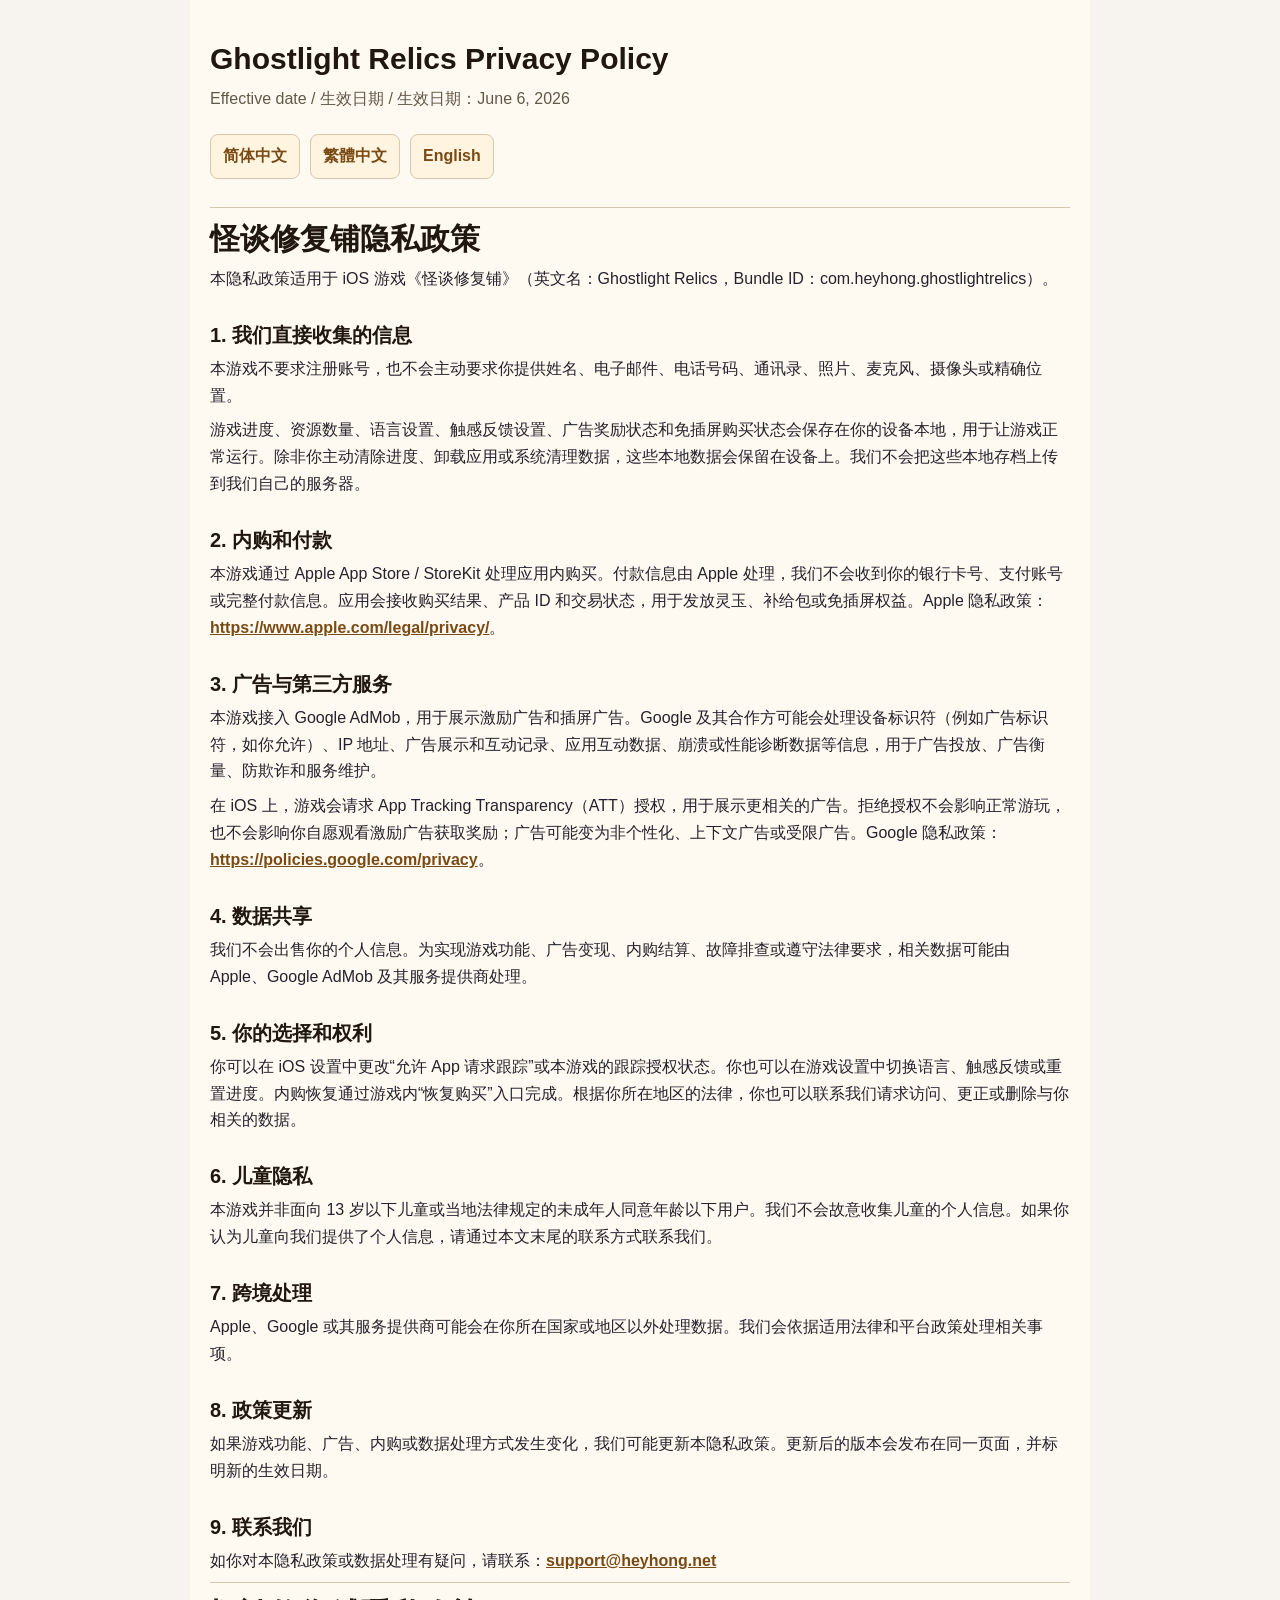
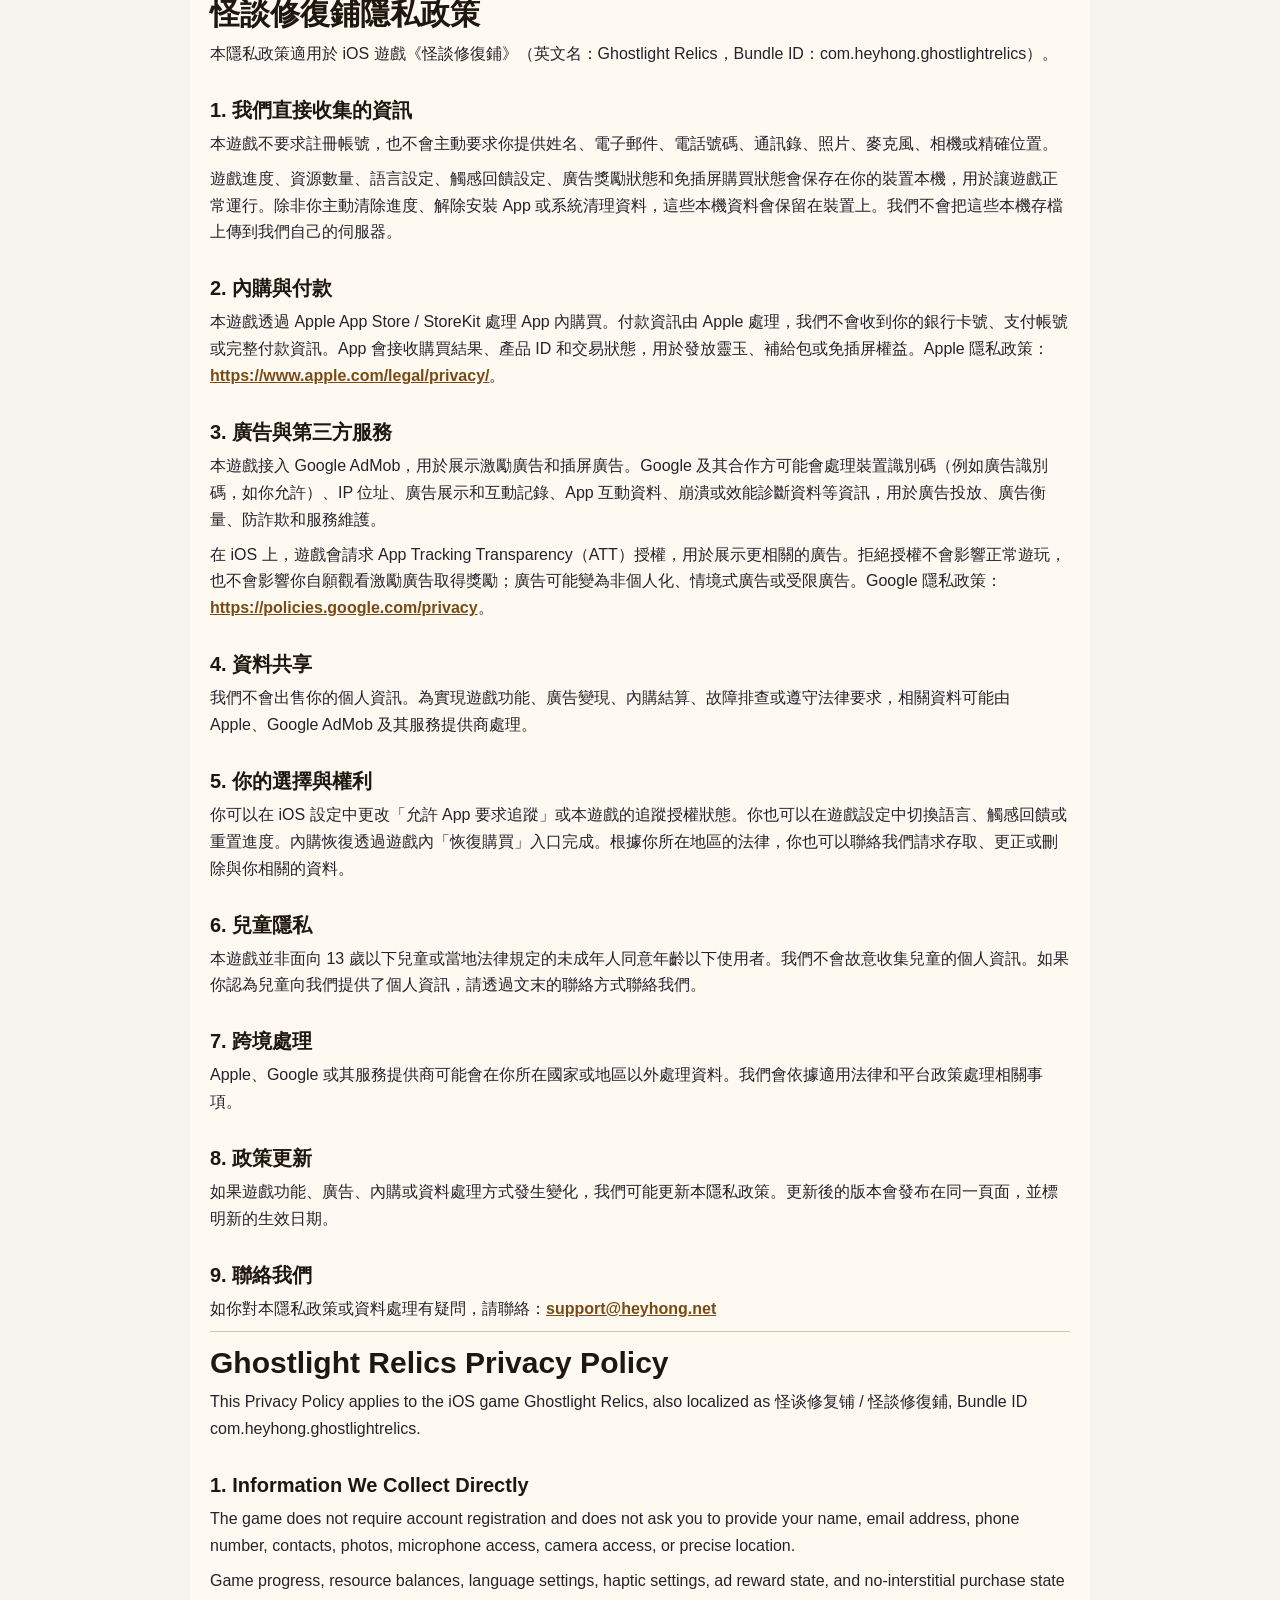
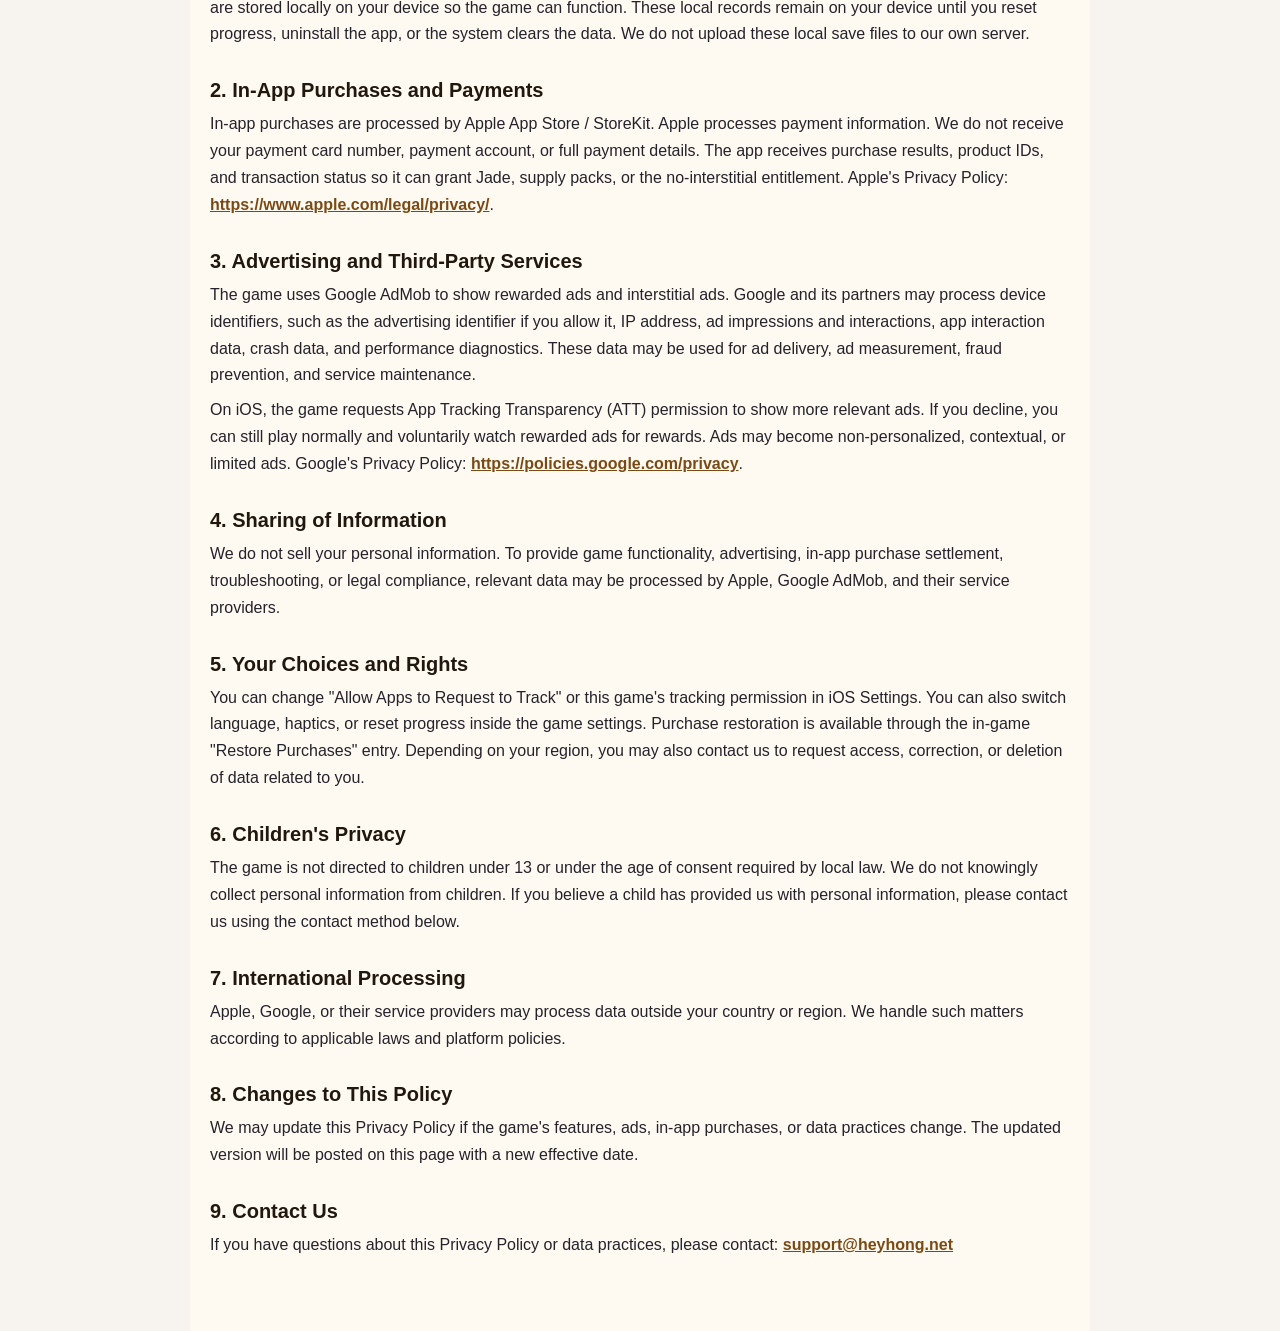
==== ghostlight-relics/privacy/index.html @ 4299c1b6 "Add privacy policy for Ghostlight Relics game This file contains the privacy policy for the Ghostlig" ====
<!doctype html>
<html lang="zh-Hans">
<head>
  <meta charset="utf-8">
  <meta name="viewport" content="width=device-width, initial-scale=1">
  <title>Ghostlight Relics Privacy Policy</title>
  <style>
    :root { color-scheme: light; --bg:#f7f4ef; --paper:#fffaf1; --ink:#20170f; --text:#24222b; --line:#d7c8ad; --accent:#7a4a15; }
    * { box-sizing: border-box; }
    body { margin: 0; font-family: -apple-system, BlinkMacSystemFont, "Segoe UI", "PingFang SC", "PingFang TC", sans-serif; line-height: 1.68; color: var(--text); background: var(--bg); }
    main { max-width: 900px; margin: 0 auto; padding: 40px 20px 64px; background: var(--paper); }
    h1, h2 { color: var(--ink); line-height: 1.25; }
    h1 { margin: 0 0 8px; font-size: 30px; }
    h2 { margin: 30px 0 8px; font-size: 20px; }
    p { margin: 8px 0; }
    a { color: var(--accent); font-weight: 700; }
    nav { display: flex; flex-wrap: wrap; gap: 10px; margin: 22px 0 28px; }
    nav a { padding: 8px 12px; border: 1px solid var(--line); border-radius: 8px; background: #fff4df; text-decoration: none; }
    section { padding-top: 12px; border-top: 1px solid var(--line); }
    .meta { color: #625849; }
  </style>
</head>
<body>
  <main>
    <h1>Ghostlight Relics Privacy Policy</h1>
    <p class="meta">Effective date / 生效日期 / 生效日期：June 6, 2026</p>
    <nav aria-label="Language">
      <a href="#zh-Hans">简体中文</a>
      <a href="#zh-Hant">繁體中文</a>
      <a href="#en">English</a>
    </nav>

    <section id="zh-Hans" lang="zh-Hans">
      <h1>怪谈修复铺隐私政策</h1>
      <p>本隐私政策适用于 iOS 游戏《怪谈修复铺》（英文名：Ghostlight Relics，Bundle ID：com.heyhong.ghostlightrelics）。</p>
      <h2>1. 我们直接收集的信息</h2>
      <p>本游戏不要求注册账号，也不会主动要求你提供姓名、电子邮件、电话号码、通讯录、照片、麦克风、摄像头或精确位置。</p>
      <p>游戏进度、资源数量、语言设置、触感反馈设置、广告奖励状态和免插屏购买状态会保存在你的设备本地，用于让游戏正常运行。除非你主动清除进度、卸载应用或系统清理数据，这些本地数据会保留在设备上。我们不会把这些本地存档上传到我们自己的服务器。</p>
      <h2>2. 内购和付款</h2>
      <p>本游戏通过 Apple App Store / StoreKit 处理应用内购买。付款信息由 Apple 处理，我们不会收到你的银行卡号、支付账号或完整付款信息。应用会接收购买结果、产品 ID 和交易状态，用于发放灵玉、补给包或免插屏权益。Apple 隐私政策：<a href="https://www.apple.com/legal/privacy/">https://www.apple.com/legal/privacy/</a>。</p>
      <h2>3. 广告与第三方服务</h2>
      <p>本游戏接入 Google AdMob，用于展示激励广告和插屏广告。Google 及其合作方可能会处理设备标识符（例如广告标识符，如你允许）、IP 地址、广告展示和互动记录、应用互动数据、崩溃或性能诊断数据等信息，用于广告投放、广告衡量、防欺诈和服务维护。</p>
      <p>在 iOS 上，游戏会请求 App Tracking Transparency（ATT）授权，用于展示更相关的广告。拒绝授权不会影响正常游玩，也不会影响你自愿观看激励广告获取奖励；广告可能变为非个性化、上下文广告或受限广告。Google 隐私政策：<a href="https://policies.google.com/privacy">https://policies.google.com/privacy</a>。</p>
      <h2>4. 数据共享</h2>
      <p>我们不会出售你的个人信息。为实现游戏功能、广告变现、内购结算、故障排查或遵守法律要求，相关数据可能由 Apple、Google AdMob 及其服务提供商处理。</p>
      <h2>5. 你的选择和权利</h2>
      <p>你可以在 iOS 设置中更改“允许 App 请求跟踪”或本游戏的跟踪授权状态。你也可以在游戏设置中切换语言、触感反馈或重置进度。内购恢复通过游戏内“恢复购买”入口完成。根据你所在地区的法律，你也可以联系我们请求访问、更正或删除与你相关的数据。</p>
      <h2>6. 儿童隐私</h2>
      <p>本游戏并非面向 13 岁以下儿童或当地法律规定的未成年人同意年龄以下用户。我们不会故意收集儿童的个人信息。如果你认为儿童向我们提供了个人信息，请通过本文末尾的联系方式联系我们。</p>
      <h2>7. 跨境处理</h2>
      <p>Apple、Google 或其服务提供商可能会在你所在国家或地区以外处理数据。我们会依据适用法律和平台政策处理相关事项。</p>
      <h2>8. 政策更新</h2>
      <p>如果游戏功能、广告、内购或数据处理方式发生变化，我们可能更新本隐私政策。更新后的版本会发布在同一页面，并标明新的生效日期。</p>
      <h2>9. 联系我们</h2>
      <p>如你对本隐私政策或数据处理有疑问，请联系：<a href="mailto:support@heyhong.net">support@heyhong.net</a></p>
    </section>

    <section id="zh-Hant" lang="zh-Hant">
      <h1>怪談修復鋪隱私政策</h1>
      <p>本隱私政策適用於 iOS 遊戲《怪談修復鋪》（英文名：Ghostlight Relics，Bundle ID：com.heyhong.ghostlightrelics）。</p>
      <h2>1. 我們直接收集的資訊</h2>
      <p>本遊戲不要求註冊帳號，也不會主動要求你提供姓名、電子郵件、電話號碼、通訊錄、照片、麥克風、相機或精確位置。</p>
      <p>遊戲進度、資源數量、語言設定、觸感回饋設定、廣告獎勵狀態和免插屏購買狀態會保存在你的裝置本機，用於讓遊戲正常運行。除非你主動清除進度、解除安裝 App 或系統清理資料，這些本機資料會保留在裝置上。我們不會把這些本機存檔上傳到我們自己的伺服器。</p>
      <h2>2. 內購與付款</h2>
      <p>本遊戲透過 Apple App Store / StoreKit 處理 App 內購買。付款資訊由 Apple 處理，我們不會收到你的銀行卡號、支付帳號或完整付款資訊。App 會接收購買結果、產品 ID 和交易狀態，用於發放靈玉、補給包或免插屏權益。Apple 隱私政策：<a href="https://www.apple.com/legal/privacy/">https://www.apple.com/legal/privacy/</a>。</p>
      <h2>3. 廣告與第三方服務</h2>
      <p>本遊戲接入 Google AdMob，用於展示激勵廣告和插屏廣告。Google 及其合作方可能會處理裝置識別碼（例如廣告識別碼，如你允許）、IP 位址、廣告展示和互動記錄、App 互動資料、崩潰或效能診斷資料等資訊，用於廣告投放、廣告衡量、防詐欺和服務維護。</p>
      <p>在 iOS 上，遊戲會請求 App Tracking Transparency（ATT）授權，用於展示更相關的廣告。拒絕授權不會影響正常遊玩，也不會影響你自願觀看激勵廣告取得獎勵；廣告可能變為非個人化、情境式廣告或受限廣告。Google 隱私政策：<a href="https://policies.google.com/privacy">https://policies.google.com/privacy</a>。</p>
      <h2>4. 資料共享</h2>
      <p>我們不會出售你的個人資訊。為實現遊戲功能、廣告變現、內購結算、故障排查或遵守法律要求，相關資料可能由 Apple、Google AdMob 及其服務提供商處理。</p>
      <h2>5. 你的選擇與權利</h2>
      <p>你可以在 iOS 設定中更改「允許 App 要求追蹤」或本遊戲的追蹤授權狀態。你也可以在遊戲設定中切換語言、觸感回饋或重置進度。內購恢復透過遊戲內「恢復購買」入口完成。根據你所在地區的法律，你也可以聯絡我們請求存取、更正或刪除與你相關的資料。</p>
      <h2>6. 兒童隱私</h2>
      <p>本遊戲並非面向 13 歲以下兒童或當地法律規定的未成年人同意年齡以下使用者。我們不會故意收集兒童的個人資訊。如果你認為兒童向我們提供了個人資訊，請透過文末的聯絡方式聯絡我們。</p>
      <h2>7. 跨境處理</h2>
      <p>Apple、Google 或其服務提供商可能會在你所在國家或地區以外處理資料。我們會依據適用法律和平台政策處理相關事項。</p>
      <h2>8. 政策更新</h2>
      <p>如果遊戲功能、廣告、內購或資料處理方式發生變化，我們可能更新本隱私政策。更新後的版本會發布在同一頁面，並標明新的生效日期。</p>
      <h2>9. 聯絡我們</h2>
      <p>如你對本隱私政策或資料處理有疑問，請聯絡：<a href="mailto:support@heyhong.net">support@heyhong.net</a></p>
    </section>

    <section id="en" lang="en">
      <h1>Ghostlight Relics Privacy Policy</h1>
      <p>This Privacy Policy applies to the iOS game Ghostlight Relics, also localized as 怪谈修复铺 / 怪談修復鋪, Bundle ID com.heyhong.ghostlightrelics.</p>
      <h2>1. Information We Collect Directly</h2>
      <p>The game does not require account registration and does not ask you to provide your name, email address, phone number, contacts, photos, microphone access, camera access, or precise location.</p>
      <p>Game progress, resource balances, language settings, haptic settings, ad reward state, and no-interstitial purchase state are stored locally on your device so the game can function. These local records remain on your device until you reset progress, uninstall the app, or the system clears the data. We do not upload these local save files to our own server.</p>
      <h2>2. In-App Purchases and Payments</h2>
      <p>In-app purchases are processed by Apple App Store / StoreKit. Apple processes payment information. We do not receive your payment card number, payment account, or full payment details. The app receives purchase results, product IDs, and transaction status so it can grant Jade, supply packs, or the no-interstitial entitlement. Apple's Privacy Policy: <a href="https://www.apple.com/legal/privacy/">https://www.apple.com/legal/privacy/</a>.</p>
      <h2>3. Advertising and Third-Party Services</h2>
      <p>The game uses Google AdMob to show rewarded ads and interstitial ads. Google and its partners may process device identifiers, such as the advertising identifier if you allow it, IP address, ad impressions and interactions, app interaction data, crash data, and performance diagnostics. These data may be used for ad delivery, ad measurement, fraud prevention, and service maintenance.</p>
      <p>On iOS, the game requests App Tracking Transparency (ATT) permission to show more relevant ads. If you decline, you can still play normally and voluntarily watch rewarded ads for rewards. Ads may become non-personalized, contextual, or limited ads. Google's Privacy Policy: <a href="https://policies.google.com/privacy">https://policies.google.com/privacy</a>.</p>
      <h2>4. Sharing of Information</h2>
      <p>We do not sell your personal information. To provide game functionality, advertising, in-app purchase settlement, troubleshooting, or legal compliance, relevant data may be processed by Apple, Google AdMob, and their service providers.</p>
      <h2>5. Your Choices and Rights</h2>
      <p>You can change "Allow Apps to Request to Track" or this game's tracking permission in iOS Settings. You can also switch language, haptics, or reset progress inside the game settings. Purchase restoration is available through the in-game "Restore Purchases" entry. Depending on your region, you may also contact us to request access, correction, or deletion of data related to you.</p>
      <h2>6. Children's Privacy</h2>
      <p>The game is not directed to children under 13 or under the age of consent required by local law. We do not knowingly collect personal information from children. If you believe a child has provided us with personal information, please contact us using the contact method below.</p>
      <h2>7. International Processing</h2>
      <p>Apple, Google, or their service providers may process data outside your country or region. We handle such matters according to applicable laws and platform policies.</p>
      <h2>8. Changes to This Policy</h2>
      <p>We may update this Privacy Policy if the game's features, ads, in-app purchases, or data practices change. The updated version will be posted on this page with a new effective date.</p>
      <h2>9. Contact Us</h2>
      <p>If you have questions about this Privacy Policy or data practices, please contact: <a href="mailto:support@heyhong.net">support@heyhong.net</a></p>
    </section>
  </main>
</body>
</html>
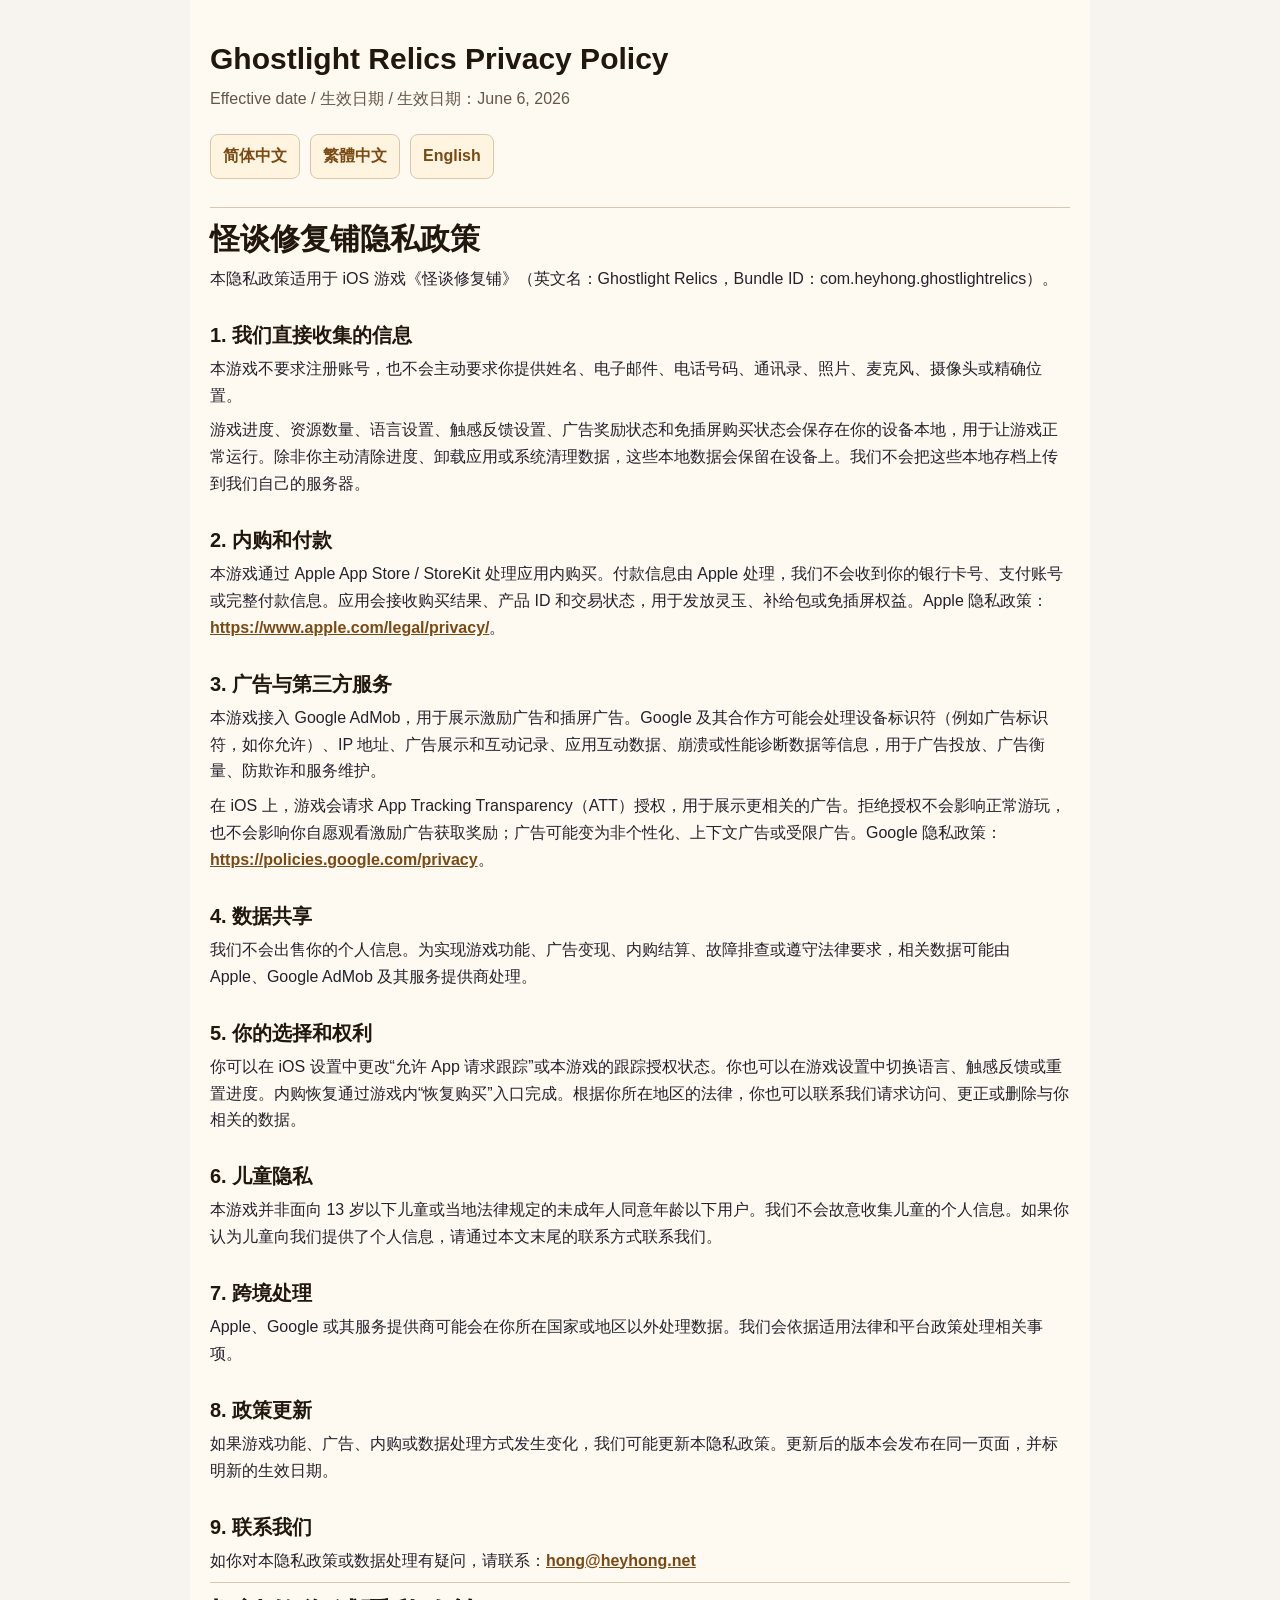
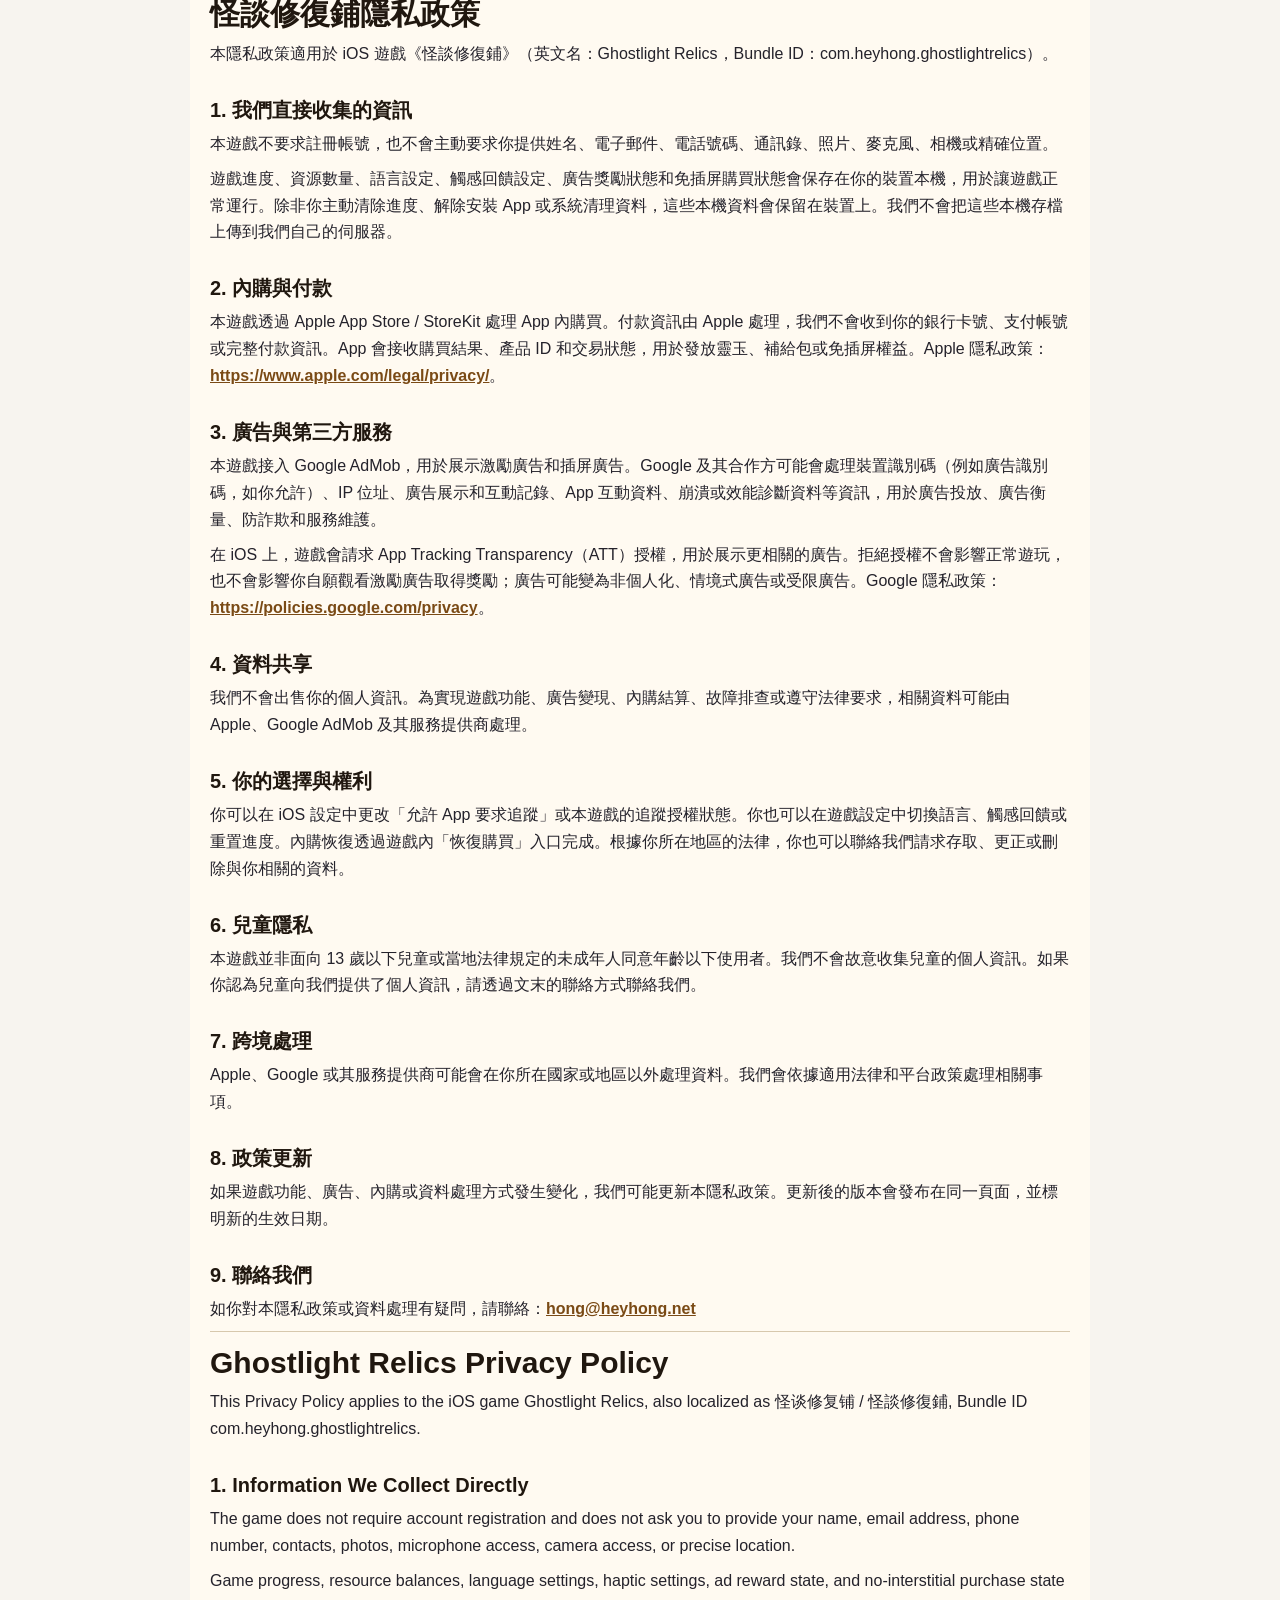
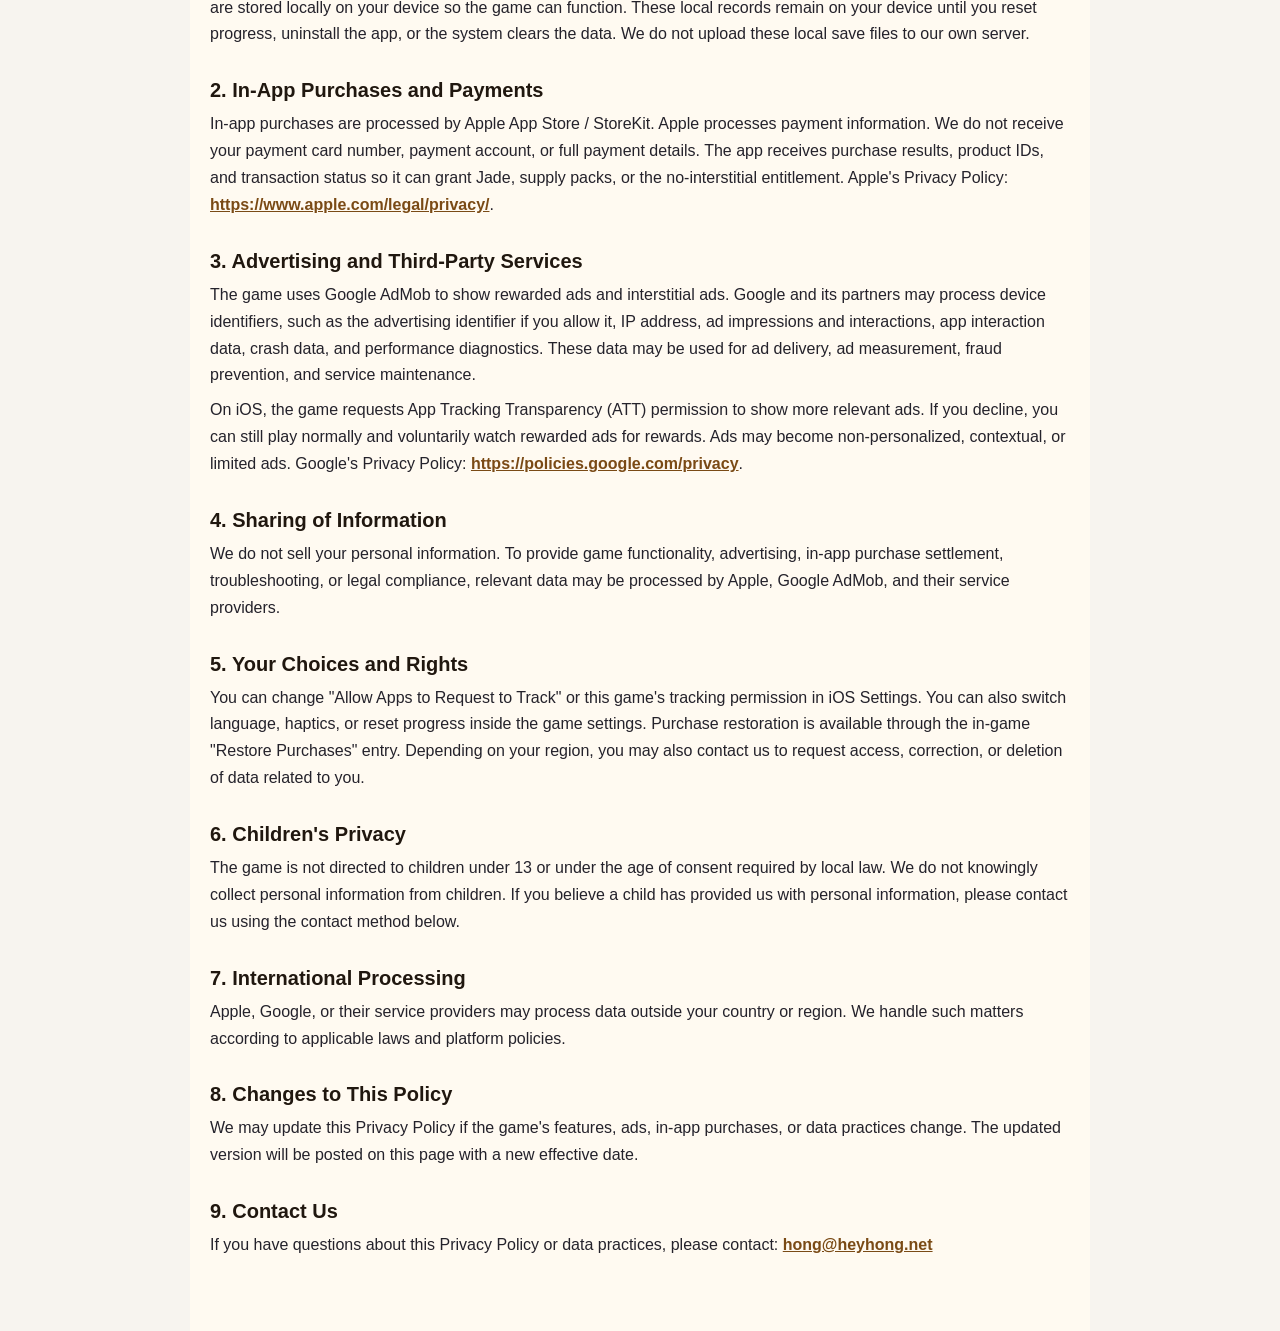
==== commit e37b2784: "Update contact email in privacy policy" ====
--- a/ghostlight-relics/privacy/index.html
+++ b/ghostlight-relics/privacy/index.html
@@ -52,7 +52,7 @@
       <h2>8. 政策更新</h2>
       <p>如果游戏功能、广告、内购或数据处理方式发生变化，我们可能更新本隐私政策。更新后的版本会发布在同一页面，并标明新的生效日期。</p>
       <h2>9. 联系我们</h2>
-      <p>如你对本隐私政策或数据处理有疑问，请联系：<a href="mailto:support@heyhong.net">support@heyhong.net</a></p>
+      <p>如你对本隐私政策或数据处理有疑问，请联系：<a href="mailto:hong@heyhong.net">hong@heyhong.net</a></p>
     </section>
 
     <section id="zh-Hant" lang="zh-Hant">
@@ -77,7 +77,7 @@
       <h2>8. 政策更新</h2>
       <p>如果遊戲功能、廣告、內購或資料處理方式發生變化，我們可能更新本隱私政策。更新後的版本會發布在同一頁面，並標明新的生效日期。</p>
       <h2>9. 聯絡我們</h2>
-      <p>如你對本隱私政策或資料處理有疑問，請聯絡：<a href="mailto:support@heyhong.net">support@heyhong.net</a></p>
+      <p>如你對本隱私政策或資料處理有疑問，請聯絡：<a href="mailto:hong@heyhong.net">hong@heyhong.net</a></p>
     </section>
 
     <section id="en" lang="en">
@@ -102,7 +102,7 @@
       <h2>8. Changes to This Policy</h2>
       <p>We may update this Privacy Policy if the game's features, ads, in-app purchases, or data practices change. The updated version will be posted on this page with a new effective date.</p>
       <h2>9. Contact Us</h2>
-      <p>If you have questions about this Privacy Policy or data practices, please contact: <a href="mailto:support@heyhong.net">support@heyhong.net</a></p>
+      <p>If you have questions about this Privacy Policy or data practices, please contact: <a href="mailto:hong@heyhong.net">hong@heyhong.net</a></p>
     </section>
   </main>
 </body>
